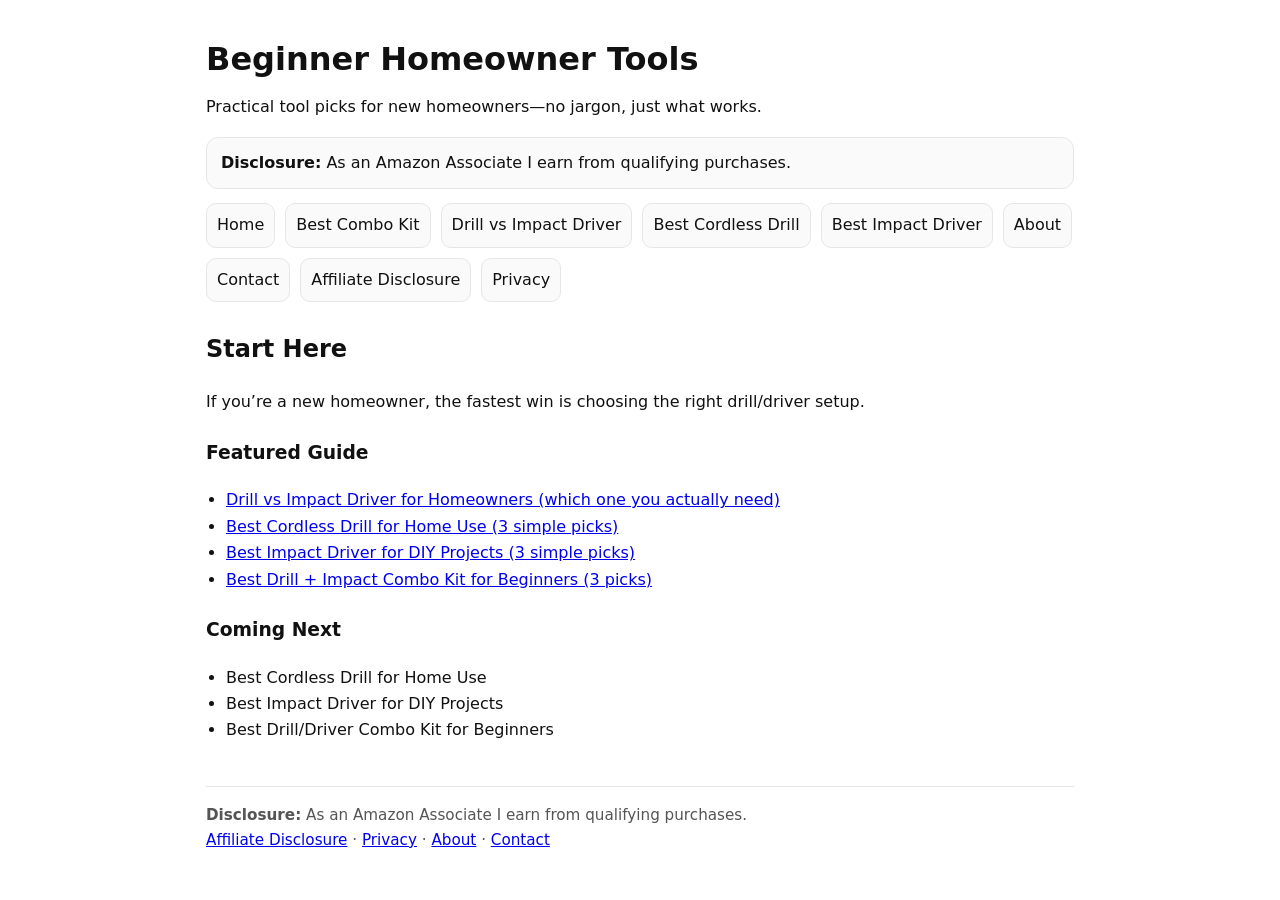
==== index.html @ 165a048f "Add link to Best Combo Kit in navigation" ====
<!doctype html>
<html lang="en">
<head>
  <meta charset="utf-8" />
  <meta name="viewport" content="width=device-width,initial-scale=1" />
  <title>Beginner Homeowner Tools</title>
  <meta name="description" content="Simple tool recommendations for beginner homeowners: what to buy, what to skip, and why." />
  <link rel="stylesheet" href="/styles.css">
</head>
<body>
<div class="container">
  <header>
    <h1>Beginner Homeowner Tools</h1>
    <p>Practical tool picks for new homeowners—no jargon, just what works.</p>

    <div class="box">
      <strong>Disclosure:</strong> As an Amazon Associate I earn from qualifying purchases.
    </div>

    <nav>
      <a href="/">Home</a>
      <a href="/best-drill-impact-combo-kit-beginners.html">Best Combo Kit</a>
      <a href="/drill-vs-impact-driver.html">Drill vs Impact Driver</a>
      <a href="/best-cordless-drill-home-use.html">Best Cordless Drill</a>
      <a href="/best-impact-driver-diy-projects.html">Best Impact Driver</a>
      <a href="/about.html">About</a>
      <a href="/contact.html">Contact</a>
      <a href="/affiliate-disclosure.html">Affiliate Disclosure</a>
      <a href="/privacy.html">Privacy</a>
    </nav>
  </header>

  <main>
    <h2>Start Here</h2>
    <p>If you’re a new homeowner, the fastest win is choosing the right drill/driver setup.</p>

    <h3>Featured Guide</h3>
    <ul>
      <li><a href="/drill-vs-impact-driver.html">Drill vs Impact Driver for Homeowners (which one you actually need)</a></li>
      <li><a href="/best-cordless-drill-home-use.html">Best Cordless Drill for Home Use (3 simple picks)</a></li>
      <li><a href="/best-impact-driver-diy-projects.html">Best Impact Driver for DIY Projects (3 simple picks)</a></li>
      <li><a href="/best-drill-impact-combo-kit-beginners.html">Best Drill + Impact Combo Kit for Beginners (3 picks)</a></li>
    </ul>

    <h3>Coming Next</h3>
    <ul>
      <li>Best Cordless Drill for Home Use</li>
      <li>Best Impact Driver for DIY Projects</li>
      <li>Best Drill/Driver Combo Kit for Beginners</li>
    </ul>
  </main>

  <footer>
    <div><strong>Disclosure:</strong> As an Amazon Associate I earn from qualifying purchases.</div>
    <div>
      <a href="/affiliate-disclosure.html">Affiliate Disclosure</a> ·
      <a href="/privacy.html">Privacy</a> ·
      <a href="/about.html">About</a> ·
      <a href="/contact.html">Contact</a>
    </div>
  </footer>
  </div>
</body>
</html>
---- styles.css ----
:root{
  --max: 900px;
  --pad: 16px;
  --border: #e6e6e6;
  --text: #111;
  --muted: #555;
  --bg: #fff;
  --soft: #fafafa;
}

*{box-sizing:border-box}
body{
  margin:0;
  font-family: system-ui,-apple-system,Segoe UI,Roboto,Arial,sans-serif;
  color: var(--text);
  background: var(--bg);
  line-height: 1.65;
}

.container{
  max-width: var(--max);
  margin: 40px auto;
  padding: 0 var(--pad);
}

nav{
  display:flex;
  flex-wrap:wrap;
  gap:10px;
  margin: 14px 0 22px;
}

nav a{
  text-decoration:none;
  padding: 8px 10px;
  border: 1px solid var(--border);
  border-radius: 10px;
  color: var(--text);
  background: var(--soft);
}

nav a:hover{filter:brightness(0.98)}

a{color:#0000EE;}
a:hover{text-decoration:underline}

.box{
  border:1px solid var(--border);
  padding: 12px 14px;
  border-radius: 12px;
  background: var(--soft);
}

footer{
  margin-top: 42px;
  padding-top: 16px;
  border-top: 1px solid var(--border);
  color: var(--muted);
  font-size: 0.95em;
}

h1{line-height:1.2;margin: 0 0 10px}
h2{margin-top: 28px}
h3{margin-top: 22px}

ul,ol{padding-left: 20px}
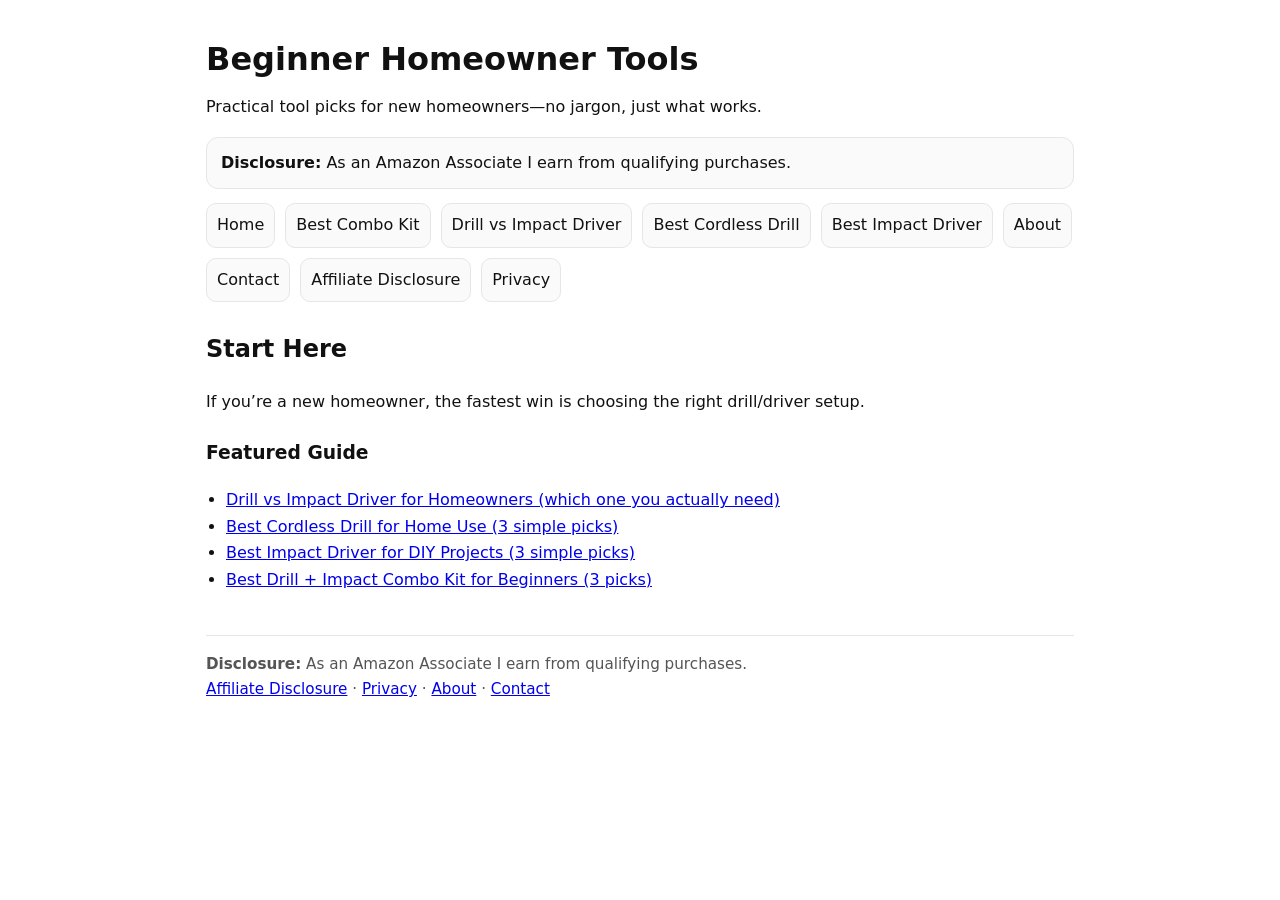
==== commit 4716fc56: "Update index.html Removed coming next section" ====
--- a/index.html
+++ b/index.html
@@ -41,13 +41,6 @@
       <li><a href="/best-impact-driver-diy-projects.html">Best Impact Driver for DIY Projects (3 simple picks)</a></li>
       <li><a href="/best-drill-impact-combo-kit-beginners.html">Best Drill + Impact Combo Kit for Beginners (3 picks)</a></li>
     </ul>
-
-    <h3>Coming Next</h3>
-    <ul>
-      <li>Best Cordless Drill for Home Use</li>
-      <li>Best Impact Driver for DIY Projects</li>
-      <li>Best Drill/Driver Combo Kit for Beginners</li>
-    </ul>
   </main>
 
   <footer>
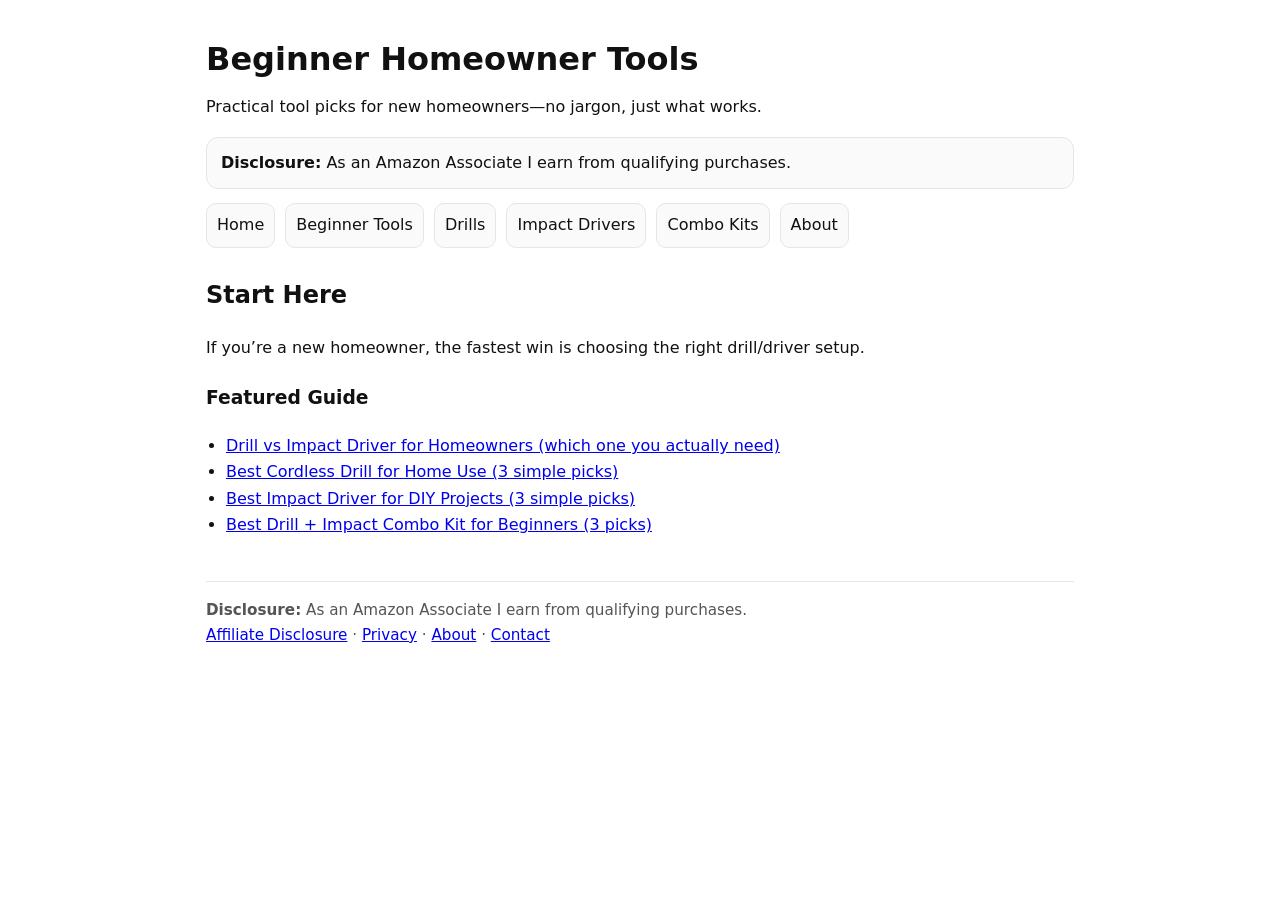
==== commit a580079b: "Update index.html Create new nav menu" ====
--- a/index.html
+++ b/index.html
@@ -19,14 +19,11 @@
 
     <nav>
       <a href="/">Home</a>
-      <a href="/best-drill-impact-combo-kit-beginners.html">Best Combo Kit</a>
-      <a href="/drill-vs-impact-driver.html">Drill vs Impact Driver</a>
-      <a href="/best-cordless-drill-home-use.html">Best Cordless Drill</a>
-      <a href="/best-impact-driver-diy-projects.html">Best Impact Driver</a>
+      <a href="/beginner-tools.html">Beginner Tools</a>
+      <a href="/drills.html">Drills</a>
+      <a href="/impact-drivers.html">Impact Drivers</a>
+      <a href="/combo-kits.html">Combo Kits</a>
       <a href="/about.html">About</a>
-      <a href="/contact.html">Contact</a>
-      <a href="/affiliate-disclosure.html">Affiliate Disclosure</a>
-      <a href="/privacy.html">Privacy</a>
     </nav>
   </header>
 
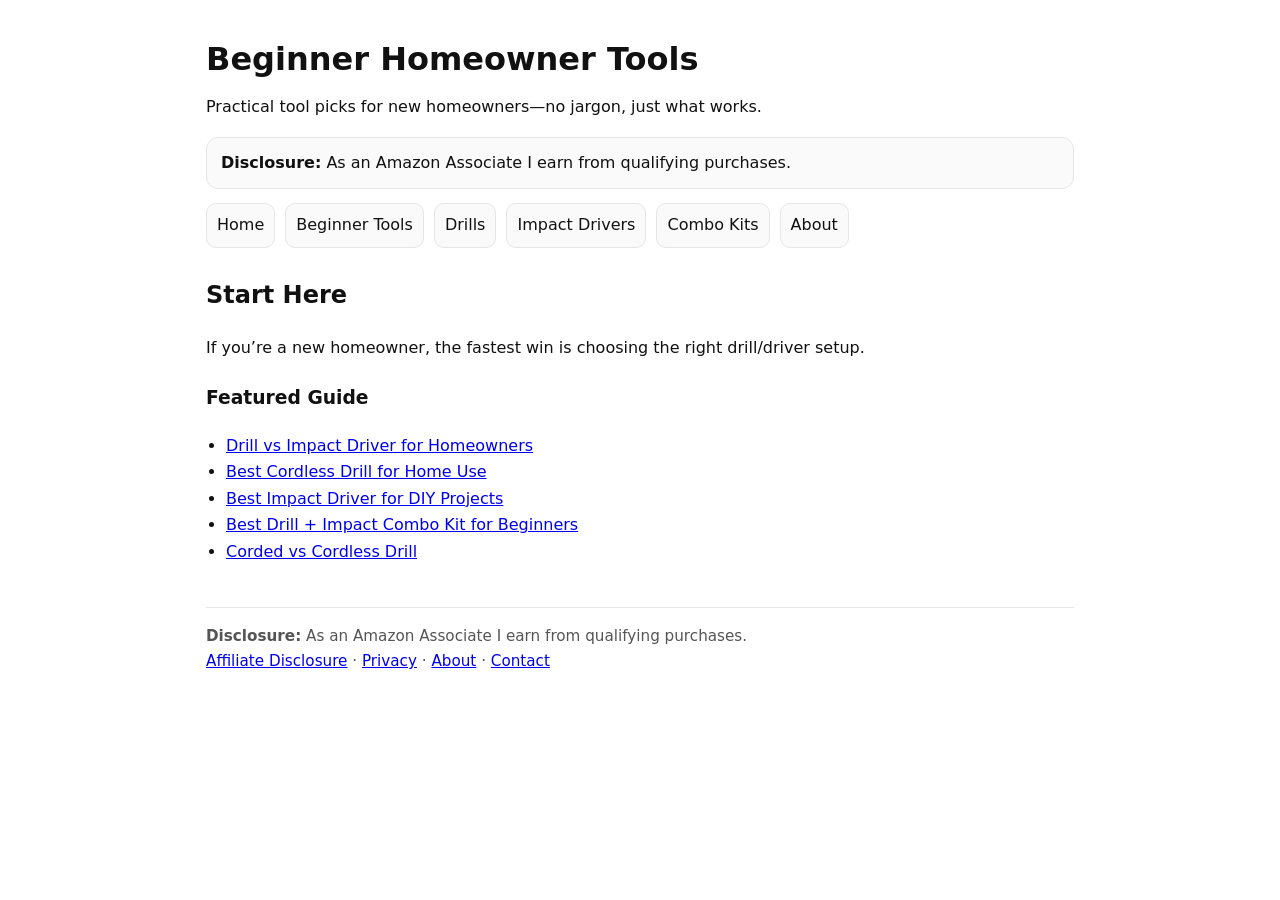
==== commit b937d278: "Update index.html Update featured list" ====
--- a/index.html
+++ b/index.html
@@ -33,11 +33,12 @@
 
     <h3>Featured Guide</h3>
     <ul>
-      <li><a href="/drill-vs-impact-driver.html">Drill vs Impact Driver for Homeowners (which one you actually need)</a></li>
-      <li><a href="/best-cordless-drill-home-use.html">Best Cordless Drill for Home Use (3 simple picks)</a></li>
-      <li><a href="/best-impact-driver-diy-projects.html">Best Impact Driver for DIY Projects (3 simple picks)</a></li>
-      <li><a href="/best-drill-impact-combo-kit-beginners.html">Best Drill + Impact Combo Kit for Beginners (3 picks)</a></li>
-    </ul>
+  <li><a href="/drill-vs-impact-driver.html">Drill vs Impact Driver for Homeowners</a></li>
+  <li><a href="/best-cordless-drill-home-use.html">Best Cordless Drill for Home Use</a></li>
+  <li><a href="/best-impact-driver-diy-projects.html">Best Impact Driver for DIY Projects</a></li>
+  <li><a href="/best-drill-impact-combo-kit-beginners.html">Best Drill + Impact Combo Kit for Beginners</a></li>
+  <li><a href="/corded-vs-cordless-drill.html">Corded vs Cordless Drill</a></li>
+</ul>
   </main>
 
   <footer>
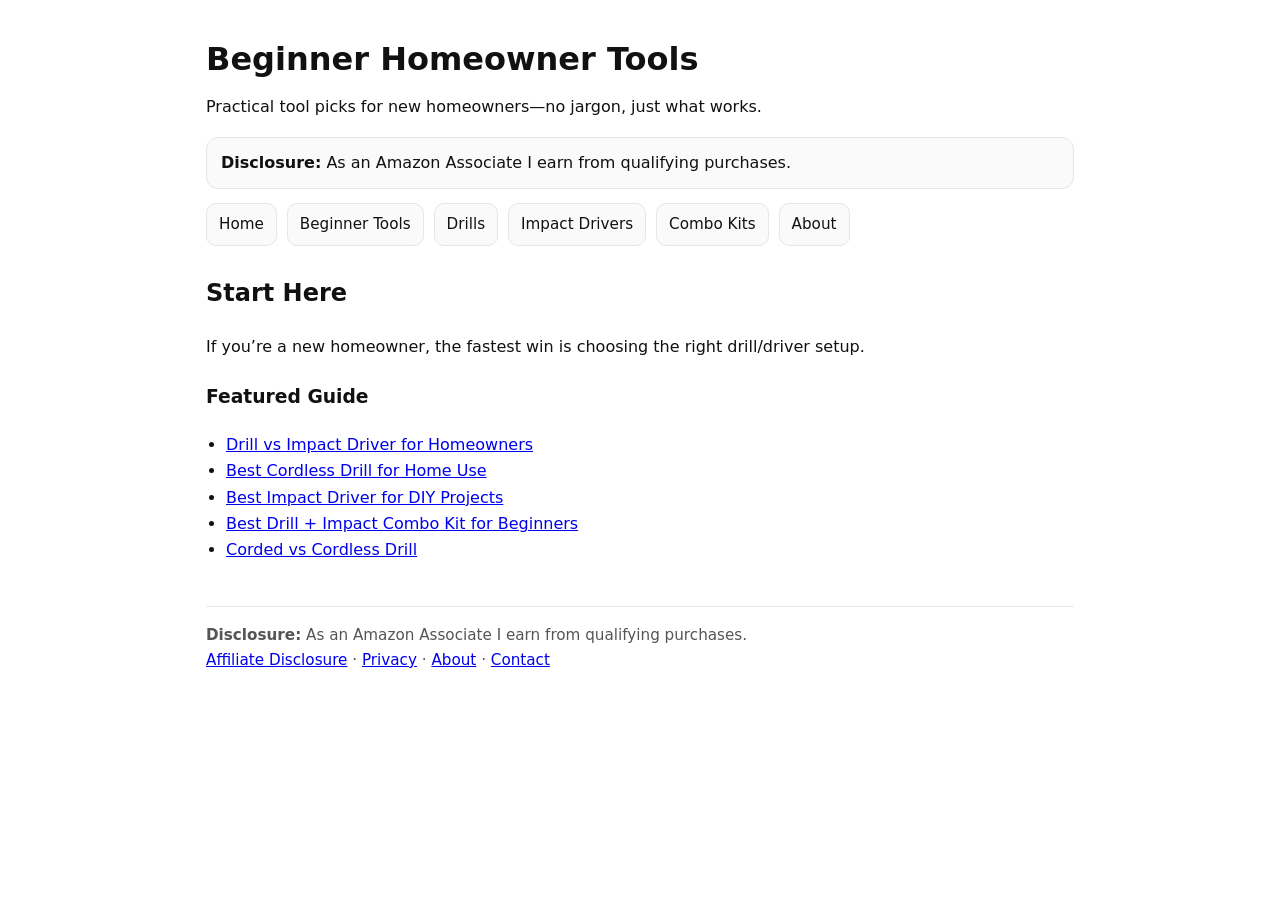
==== commit 4ae686d7: "Update index.html Add google search console meta tag in header" ====
--- a/index.html
+++ b/index.html
@@ -5,6 +5,7 @@
   <meta name="viewport" content="width=device-width,initial-scale=1" />
   <title>Beginner Homeowner Tools</title>
   <meta name="description" content="Simple tool recommendations for beginner homeowners: what to buy, what to skip, and why." />
+  <meta name="google-site-verification" content="xgActwDhWXM6SYJuFjLmfHj7Ut8ePWrqAtU_Nj3h2hw" />
   <link rel="stylesheet" href="/styles.css">
 </head>
 <body>
--- a/styles.css
+++ b/styles.css
@@ -27,19 +27,22 @@
   display:flex;
   flex-wrap:wrap;
   gap:10px;
-  margin: 14px 0 22px;
+  margin:14px 0 22px;
 }
 
 nav a{
   text-decoration:none;
-  padding: 8px 10px;
-  border: 1px solid var(--border);
-  border-radius: 10px;
-  color: var(--text);
-  background: var(--soft);
+  padding:8px 12px;
+  border:1px solid var(--border);
+  border-radius:10px;
+  color:#111;
+  background:var(--soft);
+  font-size:0.95rem;
 }
 
-nav a:hover{filter:brightness(0.98)}
+nav a:hover{
+  text-decoration:none;
+}
 
 a{color:#0000EE;}
 a:hover{text-decoration:underline}
@@ -63,4 +66,4 @@
 h2{margin-top: 28px}
 h3{margin-top: 22px}
 
-ul,ol{padding-left: 20px}
+ul,ol{padding-left: 20px}
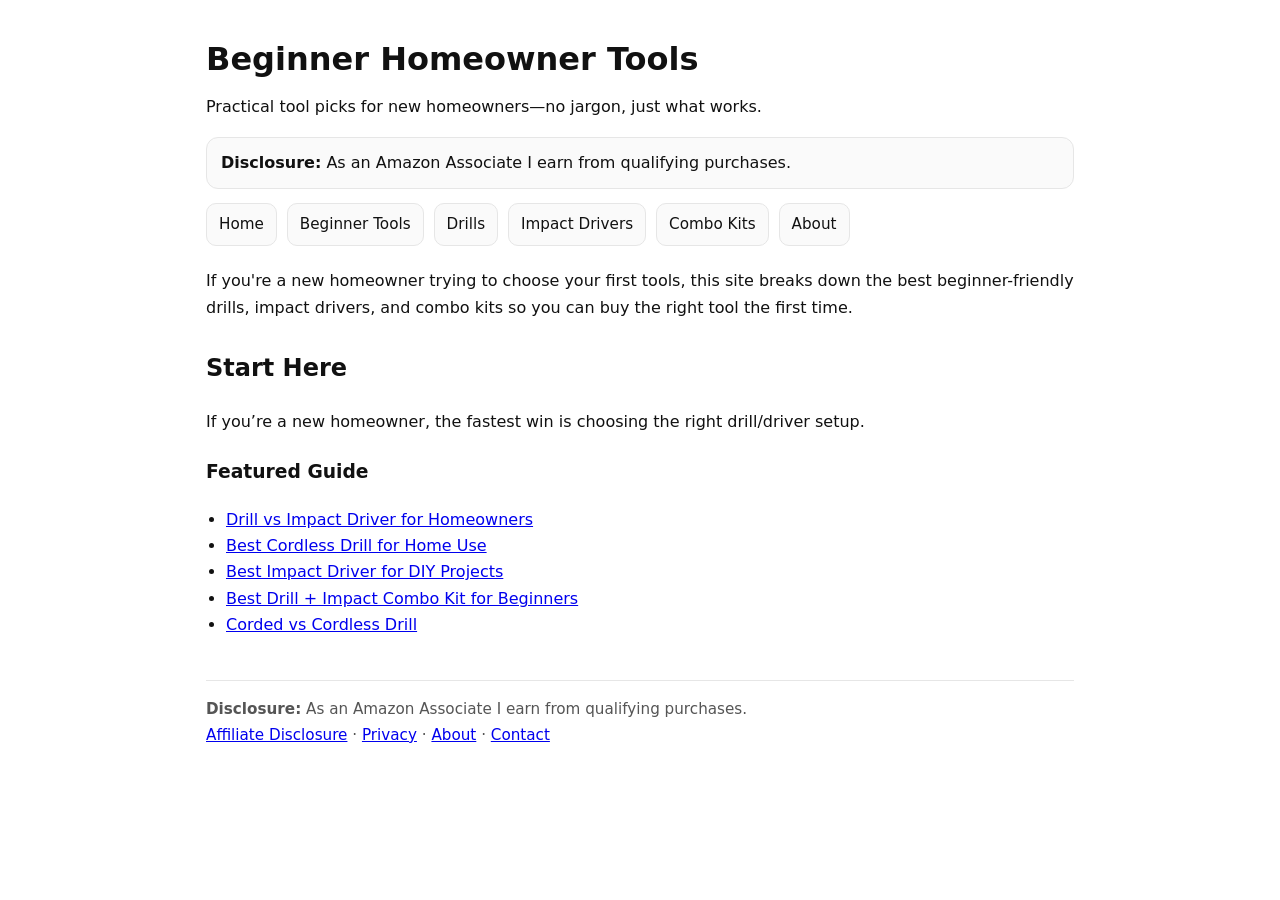
==== commit 9d2976c8: "Update index.html Add paragraph under header" ====
--- a/index.html
+++ b/index.html
@@ -27,6 +27,8 @@
       <a href="/about.html">About</a>
     </nav>
   </header>
+  
+  <p>If you're a new homeowner trying to choose your first tools, this site breaks down the best beginner-friendly drills, impact drivers, and combo kits so you can buy the right tool the first time.</p>
 
   <main>
     <h2>Start Here</h2>
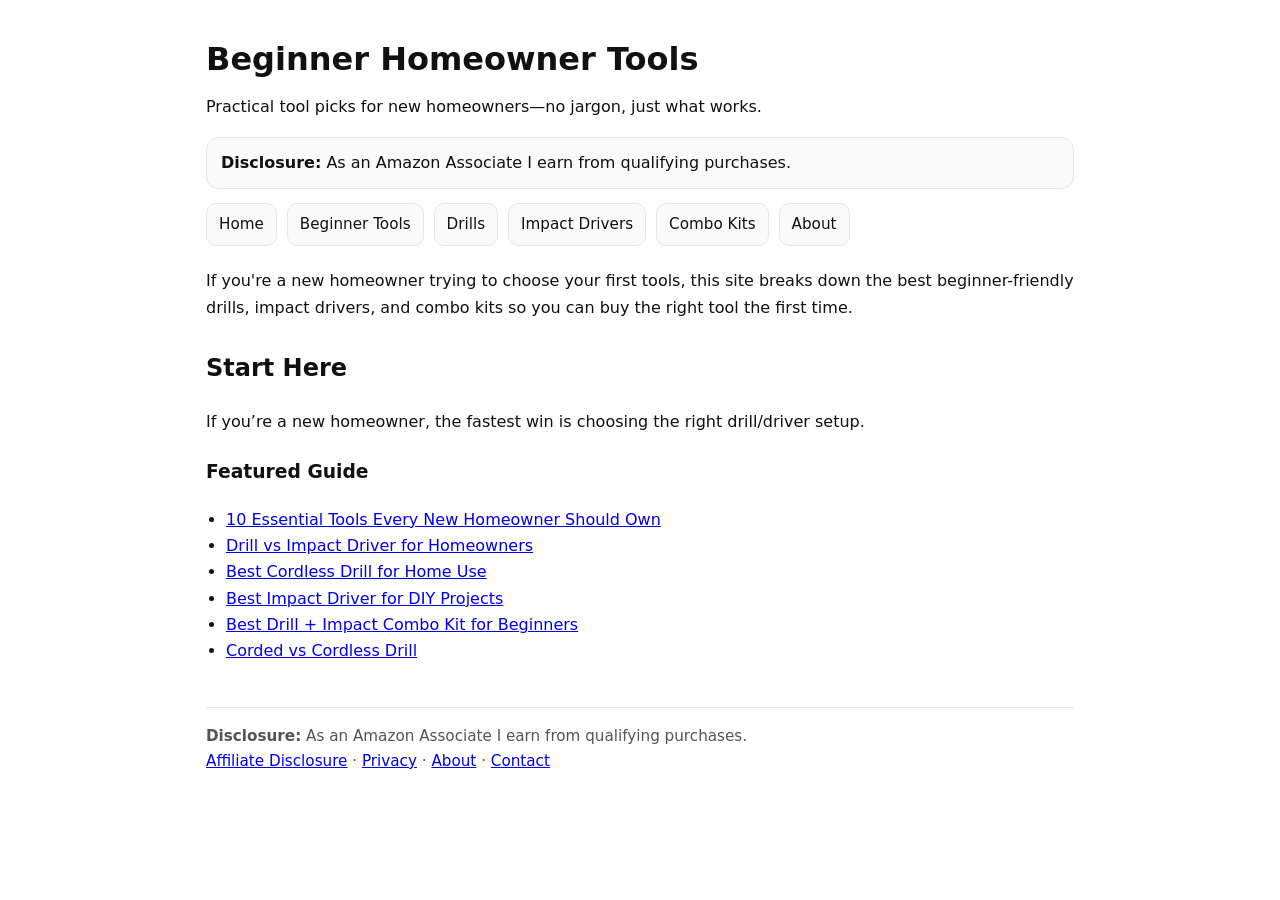
==== commit 327c7759: "Update index.html Add essential tools page to homepage" ====
--- a/index.html
+++ b/index.html
@@ -36,6 +36,7 @@
 
     <h3>Featured Guide</h3>
     <ul>
+  <li><a href="/essential-tools-new-homeowners.html">10 Essential Tools Every New Homeowner Should Own</a></li>
   <li><a href="/drill-vs-impact-driver.html">Drill vs Impact Driver for Homeowners</a></li>
   <li><a href="/best-cordless-drill-home-use.html">Best Cordless Drill for Home Use</a></li>
   <li><a href="/best-impact-driver-diy-projects.html">Best Impact Driver for DIY Projects</a></li>
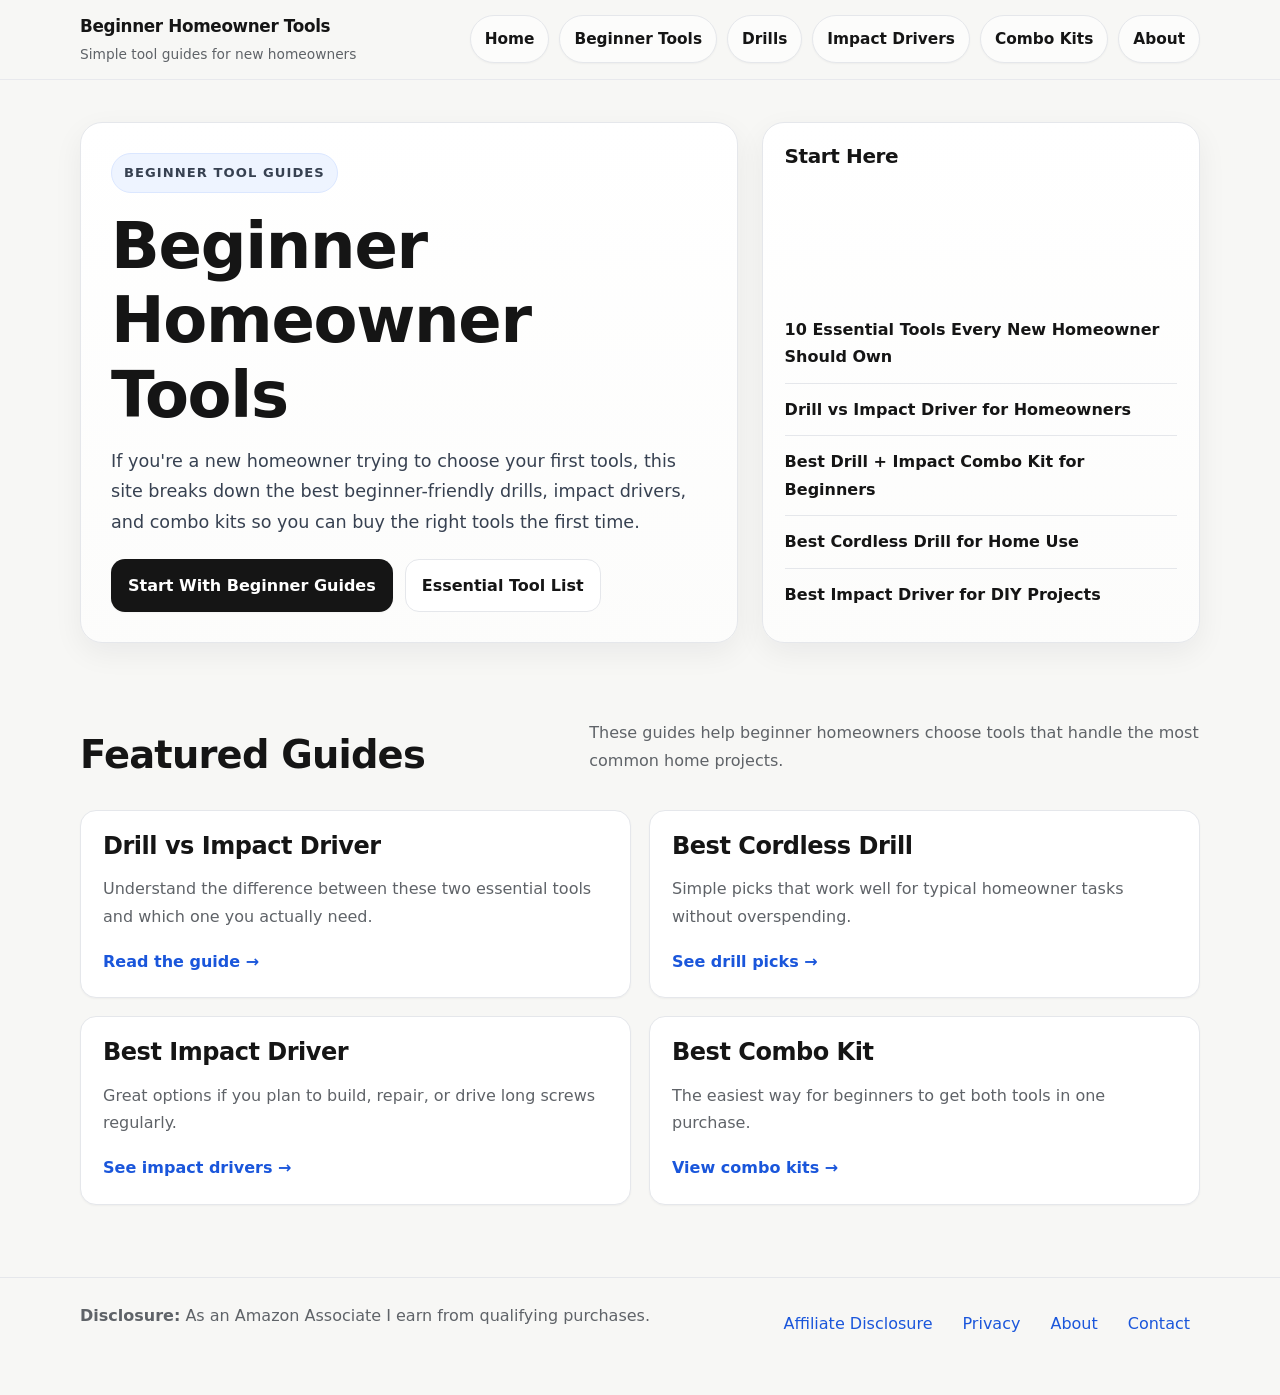
==== commit 186a866c: "Update index.html Upgrade homepage layout and add navigation system" ====
--- a/index.html
+++ b/index.html
@@ -1,59 +1,204 @@
 <!doctype html>
 <html lang="en">
+
 <head>
-  <meta charset="utf-8" />
-  <meta name="viewport" content="width=device-width,initial-scale=1" />
-  <title>Beginner Homeowner Tools</title>
-  <meta name="description" content="Simple tool recommendations for beginner homeowners: what to buy, what to skip, and why." />
-  <meta name="google-site-verification" content="xgActwDhWXM6SYJuFjLmfHj7Ut8ePWrqAtU_Nj3h2hw" />
-  <link rel="stylesheet" href="/styles.css">
+<meta charset="utf-8">
+<meta name="viewport" content="width=device-width,initial-scale=1">
+
+<title>Beginner Homeowner Tools</title>
+
+<meta name="description" content="Beginner-friendly guides to help new homeowners choose the right tools without wasting money.">
+
+<link rel="stylesheet" href="/styles.css">
+
 </head>
+
 <body>
+
+<div class="progress-bar" data-progress-bar></div>
+
+<header class="site-header">
+<div class="container site-header-inner">
+
+<div class="brand">
+<a href="/">Beginner Homeowner Tools</a>
+<span class="brand-subtitle">Simple tool guides for new homeowners</span>
+</div>
+
+<button class="nav-toggle" data-nav-toggle aria-expanded="false">
+Menu
+</button>
+
+<nav class="site-nav" data-site-nav>
+<a href="/">Home</a>
+<a href="/beginner-tools.html">Beginner Tools</a>
+<a href="/drills.html">Drills</a>
+<a href="/impact-drivers.html">Impact Drivers</a>
+<a href="/combo-kits.html">Combo Kits</a>
+<a href="/about.html">About</a>
+</nav>
+
+</div>
+</header>
+
+<main>
+
+<section class="hero">
+<div class="container hero-grid">
+
+<div class="hero-main">
+
+<div class="eyebrow">
+Beginner Tool Guides
+</div>
+
+<h1>Beginner Homeowner Tools</h1>
+
+<p class="hero-subtext">
+If you're a new homeowner trying to choose your first tools, this site breaks down the best beginner-friendly drills, impact drivers, and combo kits so you can buy the right tools the first time.
+</p>
+
+<div class="hero-actions">
+<a class="button" href="/beginner-tools.html">Start With Beginner Guides</a>
+<a class="button-secondary" href="/essential-tools-new-homeowners.html">Essential Tool List</a>
+</div>
+
+</div>
+
+<div class="hero-side">
+
+<h2>Start Here</h2>
+
+<ul class="mini-list">
+
+<li>
+<a href="/essential-tools-new-homeowners.html">
+10 Essential Tools Every New Homeowner Should Own
+</a>
+</li>
+
+<li>
+<a href="/drill-vs-impact-driver.html">
+Drill vs Impact Driver for Homeowners
+</a>
+</li>
+
+<li>
+<a href="/best-drill-impact-combo-kit-beginners.html">
+Best Drill + Impact Combo Kit for Beginners
+</a>
+</li>
+
+<li>
+<a href="/best-cordless-drill-home-use.html">
+Best Cordless Drill for Home Use
+</a>
+</li>
+
+<li>
+<a href="/best-impact-driver-diy-projects.html">
+Best Impact Driver for DIY Projects
+</a>
+</li>
+
+</ul>
+
+</div>
+
+</div>
+</section>
+
+<section class="page-section">
 <div class="container">
-  <header>
-    <h1>Beginner Homeowner Tools</h1>
-    <p>Practical tool picks for new homeowners—no jargon, just what works.</p>
-
-    <div class="box">
-      <strong>Disclosure:</strong> As an Amazon Associate I earn from qualifying purchases.
-    </div>
-
-    <nav>
-      <a href="/">Home</a>
-      <a href="/beginner-tools.html">Beginner Tools</a>
-      <a href="/drills.html">Drills</a>
-      <a href="/impact-drivers.html">Impact Drivers</a>
-      <a href="/combo-kits.html">Combo Kits</a>
-      <a href="/about.html">About</a>
-    </nav>
-  </header>
-  
-  <p>If you're a new homeowner trying to choose your first tools, this site breaks down the best beginner-friendly drills, impact drivers, and combo kits so you can buy the right tool the first time.</p>
-
-  <main>
-    <h2>Start Here</h2>
-    <p>If you’re a new homeowner, the fastest win is choosing the right drill/driver setup.</p>
-
-    <h3>Featured Guide</h3>
-    <ul>
-  <li><a href="/essential-tools-new-homeowners.html">10 Essential Tools Every New Homeowner Should Own</a></li>
-  <li><a href="/drill-vs-impact-driver.html">Drill vs Impact Driver for Homeowners</a></li>
-  <li><a href="/best-cordless-drill-home-use.html">Best Cordless Drill for Home Use</a></li>
-  <li><a href="/best-impact-driver-diy-projects.html">Best Impact Driver for DIY Projects</a></li>
-  <li><a href="/best-drill-impact-combo-kit-beginners.html">Best Drill + Impact Combo Kit for Beginners</a></li>
-  <li><a href="/corded-vs-cordless-drill.html">Corded vs Cordless Drill</a></li>
-</ul>
-  </main>
-
-  <footer>
-    <div><strong>Disclosure:</strong> As an Amazon Associate I earn from qualifying purchases.</div>
-    <div>
-      <a href="/affiliate-disclosure.html">Affiliate Disclosure</a> ·
-      <a href="/privacy.html">Privacy</a> ·
-      <a href="/about.html">About</a> ·
-      <a href="/contact.html">Contact</a>
-    </div>
-  </footer>
-  </div>
+
+<div class="section-header">
+<h2>Featured Guides</h2>
+<p class="muted">
+These guides help beginner homeowners choose tools that handle the most common home projects.
+</p>
+</div>
+
+<div class="card-grid">
+
+<div class="card">
+<h3>Drill vs Impact Driver</h3>
+<p>
+Understand the difference between these two essential tools and which one you actually need.
+</p>
+<a class="card-link" href="/drill-vs-impact-driver.html">
+Read the guide →
+</a>
+</div>
+
+<div class="card">
+<h3>Best Cordless Drill</h3>
+<p>
+Simple picks that work well for typical homeowner tasks without overspending.
+</p>
+<a class="card-link" href="/best-cordless-drill-home-use.html">
+See drill picks →
+</a>
+</div>
+
+<div class="card">
+<h3>Best Impact Driver</h3>
+<p>
+Great options if you plan to build, repair, or drive long screws regularly.
+</p>
+<a class="card-link" href="/best-impact-driver-diy-projects.html">
+See impact drivers →
+</a>
+</div>
+
+<div class="card">
+<h3>Best Combo Kit</h3>
+<p>
+The easiest way for beginners to get both tools in one purchase.
+</p>
+<a class="card-link" href="/best-drill-impact-combo-kit-beginners.html">
+View combo kits →
+</a>
+</div>
+
+</div>
+
+</div>
+</section>
+
+</main>
+
+<footer class="site-footer">
+
+<div class="container site-footer-grid">
+
+<div>
+
+<strong>Disclosure:</strong>  
+As an Amazon Associate I earn from qualifying purchases.
+
+</div>
+
+<div class="footer-links">
+
+<a href="/affiliate-disclosure.html">Affiliate Disclosure</a>
+
+<a href="/privacy.html">Privacy</a>
+
+<a href="/about.html">About</a>
+
+<a href="/contact.html">Contact</a>
+
+</div>
+
+</div>
+
+</footer>
+
+<button class="back-to-top" data-back-to-top>
+↑
+</button>
+
+<script src="/script.js"></script>
+
 </body>
-</html>
+</html>
--- a/styles.css
+++ b/styles.css
@@ -1,69 +1,748 @@
 :root{
-  --max: 900px;
-  --pad: 16px;
-  --border: #e6e6e6;
-  --text: #111;
-  --muted: #555;
-  --bg: #fff;
-  --soft: #fafafa;
-}
-
-*{box-sizing:border-box}
+  --bg: #f7f7f5;
+  --surface: #ffffff;
+  --surface-soft: #fcfcfb;
+  --text: #151515;
+  --muted: #5f6368;
+  --border: #e5e7eb;
+  --border-strong: #d7dbe0;
+  --link: #1a56db;
+  --link-hover: #143fa3;
+  --accent: #1f2937;
+  --accent-2: #374151;
+  --highlight: #eef4ff;
+  --success: #eaf8ef;
+  --shadow-sm: 0 1px 2px rgba(0,0,0,.04);
+  --shadow-md: 0 10px 30px rgba(15,23,42,.06);
+  --radius-sm: 10px;
+  --radius-md: 16px;
+  --radius-lg: 22px;
+  --max: 1120px;
+  --content: 760px;
+  --pad: 20px;
+  --header-height: 72px;
+}
+
+/* Reset */
+*,
+*::before,
+*::after{
+  box-sizing:border-box;
+}
+
+html{
+  scroll-behavior:smooth;
+}
+
 body{
   margin:0;
-  font-family: system-ui,-apple-system,Segoe UI,Roboto,Arial,sans-serif;
-  color: var(--text);
-  background: var(--bg);
-  line-height: 1.65;
+  background:var(--bg);
+  color:var(--text);
+  font-family: Inter, ui-sans-serif, system-ui, -apple-system, BlinkMacSystemFont, "Segoe UI", Roboto, Arial, sans-serif;
+  line-height:1.72;
+  -webkit-font-smoothing:antialiased;
+  text-rendering:optimizeLegibility;
+}
+
+img{
+  max-width:100%;
+  display:block;
+}
+
+a{
+  color:var(--link);
+  text-decoration:underline;
+  text-decoration-thickness:1.5px;
+  text-underline-offset:2px;
+}
+
+a:hover{
+  color:var(--link-hover);
+}
+
+p,
+ul,
+ol{
+  margin:0 0 1.1rem;
+}
+
+ul,
+ol{
+  padding-left:1.3rem;
+}
+
+li{
+  margin-bottom:.55rem;
+}
+
+h1,
+h2,
+h3,
+h4{
+  margin:0 0 .9rem;
+  line-height:1.16;
+  letter-spacing:-0.02em;
+}
+
+h1{
+  font-size:clamp(2.4rem, 5vw, 4.4rem);
+  font-weight:800;
+}
+
+h2{
+  font-size:clamp(1.6rem, 3vw, 2.4rem);
+  font-weight:750;
+  margin-top:2.6rem;
+}
+
+h3{
+  font-size:clamp(1.2rem, 2vw, 1.5rem);
+  font-weight:700;
+  margin-top:1.8rem;
+}
+
+small{
+  color:var(--muted);
+}
+
+code{
+  background:#f1f3f5;
+  padding:.14rem .38rem;
+  border-radius:8px;
+  font-size:.95em;
+}
+
+hr{
+  border:none;
+  border-top:1px solid var(--border);
+  margin:2rem 0;
+}
+
+/* Layout */
+.site-shell{
+  min-height:100vh;
 }
 
 .container{
-  max-width: var(--max);
-  margin: 40px auto;
-  padding: 0 var(--pad);
-}
-
-nav{
+  width:min(100% - 32px, var(--max));
+  margin:0 auto;
+}
+
+.content-wrap{
+  width:min(100%, var(--content));
+}
+
+.page-section{
+  padding:28px 0;
+}
+
+.stack-lg > * + *{
+  margin-top:1.5rem;
+}
+
+.stack-xl > * + *{
+  margin-top:2rem;
+}
+
+/* Progress bar */
+.progress-bar{
+  position:fixed;
+  top:0;
+  left:0;
+  width:0%;
+  height:4px;
+  background:linear-gradient(90deg, #2563eb, #60a5fa);
+  z-index:1000;
+  transition:width .08s linear;
+}
+
+/* Header */
+.site-header{
+  position:sticky;
+  top:0;
+  z-index:100;
+  background:rgba(247,247,245,.92);
+  backdrop-filter:blur(10px);
+  border-bottom:1px solid rgba(229,231,235,.8);
+}
+
+.site-header-inner{
+  min-height:var(--header-height);
+  display:flex;
+  align-items:center;
+  justify-content:space-between;
+  gap:18px;
+  padding:12px 0;
+}
+
+.brand{
+  min-width:0;
+}
+
+.brand a{
+  color:var(--text);
+  text-decoration:none;
+  font-weight:800;
+  font-size:1.05rem;
+  letter-spacing:-0.02em;
+}
+
+.brand-subtitle{
+  display:block;
+  color:var(--muted);
+  font-size:.86rem;
+  margin-top:2px;
+}
+
+.site-nav{
   display:flex;
   flex-wrap:wrap;
   gap:10px;
-  margin:14px 0 22px;
-}
-
-nav a{
-  text-decoration:none;
+  align-items:center;
+}
+
+.site-nav a{
+  text-decoration:none;
+  color:var(--text);
+  background:var(--surface-soft);
+  border:1px solid var(--border);
+  border-radius:999px;
+  padding:10px 14px;
+  font-size:.96rem;
+  font-weight:600;
+  transition:all .18s ease;
+  box-shadow:var(--shadow-sm);
+}
+
+.site-nav a:hover,
+.site-nav a:focus{
+  color:var(--text);
+  background:#fff;
+  border-color:var(--border-strong);
+  transform:translateY(-1px);
+  text-decoration:none;
+}
+
+.nav-toggle{
+  display:none;
+  appearance:none;
+  border:1px solid var(--border);
+  background:#fff;
+  color:var(--text);
+  border-radius:12px;
+  padding:10px 12px;
+  font-size:1rem;
+  font-weight:700;
+  line-height:1;
+  box-shadow:var(--shadow-sm);
+}
+
+/* Hero */
+.hero{
+  padding:42px 0 20px;
+}
+
+.hero-grid{
+  display:grid;
+  grid-template-columns:minmax(0, 1.2fr) minmax(280px, .8fr);
+  gap:24px;
+  align-items:stretch;
+}
+
+.hero-main,
+.hero-side{
+  background:linear-gradient(180deg, rgba(255,255,255,.96), rgba(252,252,251,.96));
+  border:1px solid var(--border);
+  border-radius:var(--radius-lg);
+  box-shadow:var(--shadow-md);
+}
+
+.hero-main{
+  padding:30px;
+}
+
+.eyebrow{
+  display:inline-flex;
+  align-items:center;
+  gap:8px;
+  font-size:.82rem;
+  font-weight:800;
+  text-transform:uppercase;
+  letter-spacing:.08em;
+  color:var(--accent-2);
+  background:var(--highlight);
+  border:1px solid #dbe7ff;
   padding:8px 12px;
+  border-radius:999px;
+  margin-bottom:16px;
+}
+
+.hero-subtext{
+  font-size:1.1rem;
+  color:var(--accent-2);
+  max-width:60ch;
+}
+
+.hero-actions{
+  display:flex;
+  flex-wrap:wrap;
+  gap:12px;
+  margin-top:22px;
+}
+
+.button,
+.button-secondary{
+  display:inline-flex;
+  align-items:center;
+  justify-content:center;
+  gap:8px;
+  padding:12px 16px;
+  border-radius:14px;
+  font-weight:700;
+  text-decoration:none;
+  border:1px solid transparent;
+  transition:all .18s ease;
+}
+
+.button{
+  background:var(--text);
+  color:#fff;
+  box-shadow:var(--shadow-sm);
+}
+
+.button:hover{
+  color:#fff;
+  background:#000;
+  text-decoration:none;
+  transform:translateY(-1px);
+}
+
+.button-secondary{
+  background:#fff;
+  color:var(--text);
+  border-color:var(--border);
+}
+
+.button-secondary:hover{
+  color:var(--text);
+  background:var(--surface-soft);
+  text-decoration:none;
+  transform:translateY(-1px);
+}
+
+.hero-side{
+  padding:22px;
+  display:flex;
+  flex-direction:column;
+  justify-content:space-between;
+  gap:18px;
+}
+
+.hero-side h2{
+  margin-top:0;
+  font-size:1.25rem;
+}
+
+.mini-list{
+  list-style:none;
+  padding:0;
+  margin:0;
+}
+
+.mini-list li{
+  margin:0;
+  padding:12px 0;
+  border-top:1px solid var(--border);
+}
+
+.mini-list li:first-child{
+  border-top:none;
+  padding-top:0;
+}
+
+.mini-list a{
+  text-decoration:none;
+  color:var(--text);
+  font-weight:600;
+}
+
+.mini-list a:hover{
+  color:var(--link);
+  text-decoration:underline;
+}
+
+/* Cards and grid */
+.card-grid{
+  display:grid;
+  grid-template-columns:repeat(2, minmax(0, 1fr));
+  gap:18px;
+}
+
+.card{
+  background:var(--surface);
   border:1px solid var(--border);
-  border-radius:10px;
-  color:#111;
-  background:var(--soft);
-  font-size:0.95rem;
-}
-
-nav a:hover{
-  text-decoration:none;
-}
-
-a{color:#0000EE;}
-a:hover{text-decoration:underline}
-
+  border-radius:var(--radius-md);
+  box-shadow:var(--shadow-sm);
+  padding:22px;
+}
+
+.card h3{
+  margin-top:0;
+}
+
+.card p{
+  color:var(--muted);
+}
+
+.card-link{
+  display:inline-flex;
+  align-items:center;
+  gap:8px;
+  font-weight:700;
+  text-decoration:none;
+}
+
+.card-link:hover{
+  text-decoration:underline;
+}
+
+.section-header{
+  display:flex;
+  align-items:end;
+  justify-content:space-between;
+  gap:18px;
+  margin-bottom:18px;
+}
+
+.section-header p{
+  color:var(--muted);
+  max-width:60ch;
+}
+
+/* Content blocks */
 .box{
   border:1px solid var(--border);
-  padding: 12px 14px;
-  border-radius: 12px;
-  background: var(--soft);
-}
-
-footer{
-  margin-top: 42px;
-  padding-top: 16px;
-  border-top: 1px solid var(--border);
-  color: var(--muted);
-  font-size: 0.95em;
-}
-
-h1{line-height:1.2;margin: 0 0 10px}
-h2{margin-top: 28px}
-h3{margin-top: 22px}
-
-ul,ol{padding-left: 20px}+  background:linear-gradient(180deg, #ffffff, #fcfcfb);
+  padding:18px 20px;
+  border-radius:var(--radius-md);
+  box-shadow:var(--shadow-sm);
+  margin:1.2rem 0 1.4rem;
+}
+
+.disclosure-box{
+  border-left:4px solid #cbd5e1;
+}
+
+.callout{
+  background:var(--highlight);
+  border:1px solid #dbe7ff;
+  border-radius:var(--radius-md);
+  padding:18px 20px;
+}
+
+.muted{
+  color:var(--muted);
+}
+
+.lead{
+  font-size:1.12rem;
+  color:var(--accent-2);
+}
+
+.kicker{
+  color:var(--muted);
+  font-size:.95rem;
+  font-weight:700;
+  text-transform:uppercase;
+  letter-spacing:.08em;
+  margin-bottom:10px;
+}
+
+.article-shell{
+  display:grid;
+  grid-template-columns:minmax(0, var(--content));
+  justify-content:start;
+  padding:32px 0 56px;
+}
+
+.article-header{
+  margin-bottom:14px;
+}
+
+.article-meta{
+  display:flex;
+  flex-wrap:wrap;
+  gap:10px;
+  margin:10px 0 18px;
+}
+
+.badge{
+  display:inline-flex;
+  align-items:center;
+  gap:6px;
+  background:#fff;
+  border:1px solid var(--border);
+  border-radius:999px;
+  padding:8px 12px;
+  font-size:.9rem;
+  color:var(--muted);
+}
+
+.quick-answer{
+  background:linear-gradient(180deg, #ffffff, #f8fbff);
+  border:1px solid #d7e6ff;
+  border-radius:var(--radius-md);
+  padding:20px;
+  box-shadow:var(--shadow-sm);
+}
+
+.quick-answer h2{
+  margin-top:0;
+}
+
+.article-card{
+  background:#fff;
+  border:1px solid var(--border);
+  border-radius:var(--radius-md);
+  padding:22px;
+  box-shadow:var(--shadow-sm);
+  margin:1.3rem 0;
+}
+
+.inline-links{
+  display:flex;
+  flex-wrap:wrap;
+  gap:10px;
+  margin-top:14px;
+}
+
+.inline-links a{
+  text-decoration:none;
+  padding:9px 12px;
+  border-radius:999px;
+  background:#fff;
+  border:1px solid var(--border);
+  color:var(--text);
+  font-weight:600;
+}
+
+.inline-links a:hover{
+  text-decoration:none;
+  color:var(--text);
+  background:var(--surface-soft);
+}
+
+.button-link{
+  display:inline-flex;
+  align-items:center;
+  justify-content:center;
+  text-decoration:none;
+  font-weight:700;
+  background:#111827;
+  color:#fff;
+  padding:11px 15px;
+  border-radius:12px;
+  margin:.25rem 0;
+  box-shadow:var(--shadow-sm);
+}
+
+.button-link:hover{
+  color:#fff;
+  background:#000;
+  text-decoration:none;
+}
+
+/* Lists */
+.clean-list{
+  list-style:none;
+  padding:0;
+  margin:0;
+}
+
+.clean-list li{
+  display:flex;
+  align-items:flex-start;
+  gap:12px;
+  padding:12px 0;
+  border-top:1px solid var(--border);
+}
+
+.clean-list li:first-child{
+  border-top:none;
+  padding-top:0;
+}
+
+.number-pill{
+  flex:0 0 auto;
+  width:32px;
+  height:32px;
+  border-radius:999px;
+  background:var(--text);
+  color:#fff;
+  display:inline-flex;
+  align-items:center;
+  justify-content:center;
+  font-size:.88rem;
+  font-weight:800;
+  line-height:1;
+}
+
+/* Footer */
+.site-footer{
+  margin-top:44px;
+  padding:24px 0 50px;
+  border-top:1px solid var(--border);
+  color:var(--muted);
+}
+
+.site-footer-grid{
+  display:flex;
+  flex-wrap:wrap;
+  align-items:flex-start;
+  justify-content:space-between;
+  gap:18px;
+}
+
+.site-footer a{
+  color:var(--link);
+}
+
+.footer-links{
+  display:flex;
+  flex-wrap:wrap;
+  gap:10px;
+}
+
+.footer-links a{
+  text-decoration:none;
+  padding:8px 10px;
+  border-radius:10px;
+  background:transparent;
+}
+
+.footer-links a:hover{
+  text-decoration:underline;
+}
+
+/* Back to top */
+.back-to-top{
+  position:fixed;
+  right:18px;
+  bottom:18px;
+  z-index:99;
+  appearance:none;
+  border:none;
+  background:#111827;
+  color:#fff;
+  padding:12px 14px;
+  border-radius:999px;
+  box-shadow:0 12px 28px rgba(0,0,0,.18);
+  font-weight:800;
+  cursor:pointer;
+  opacity:0;
+  visibility:hidden;
+  transform:translateY(8px);
+  transition:all .18s ease;
+}
+
+.back-to-top.visible{
+  opacity:1;
+  visibility:visible;
+  transform:translateY(0);
+}
+
+/* Utility */
+.hidden-mobile{
+  display:block;
+}
+
+.only-mobile{
+  display:none;
+}
+
+/* Responsive */
+@media (max-width: 920px){
+  .hero-grid{
+    grid-template-columns:1fr;
+  }
+
+  .card-grid{
+    grid-template-columns:1fr;
+  }
+}
+
+@media (max-width: 760px){
+  :root{
+    --pad: 16px;
+    --header-height: 64px;
+  }
+
+  body{
+    line-height:1.68;
+  }
+
+  .site-header-inner{
+    align-items:center;
+  }
+
+  .nav-toggle{
+    display:inline-flex;
+    align-items:center;
+    justify-content:center;
+  }
+
+  .site-nav{
+    display:none;
+    width:100%;
+    padding-top:12px;
+  }
+
+  .site-nav.open{
+    display:flex;
+  }
+
+  .site-header-inner{
+    flex-wrap:wrap;
+  }
+
+  .site-nav a{
+    width:100%;
+    justify-content:center;
+    text-align:center;
+  }
+
+  .hero-main,
+  .hero-side,
+  .card,
+  .article-card,
+  .box,
+  .quick-answer{
+    padding:18px;
+  }
+
+  .section-header{
+    flex-direction:column;
+    align-items:flex-start;
+  }
+
+  .hidden-mobile{
+    display:none;
+  }
+
+  .only-mobile{
+    display:block;
+  }
+}
+
+@media (prefers-reduced-motion: reduce){
+  html{
+    scroll-behavior:auto;
+  }
+
+  *,
+  *::before,
+  *::after{
+    animation:none !important;
+    transition:none !important;
+  }
+}
